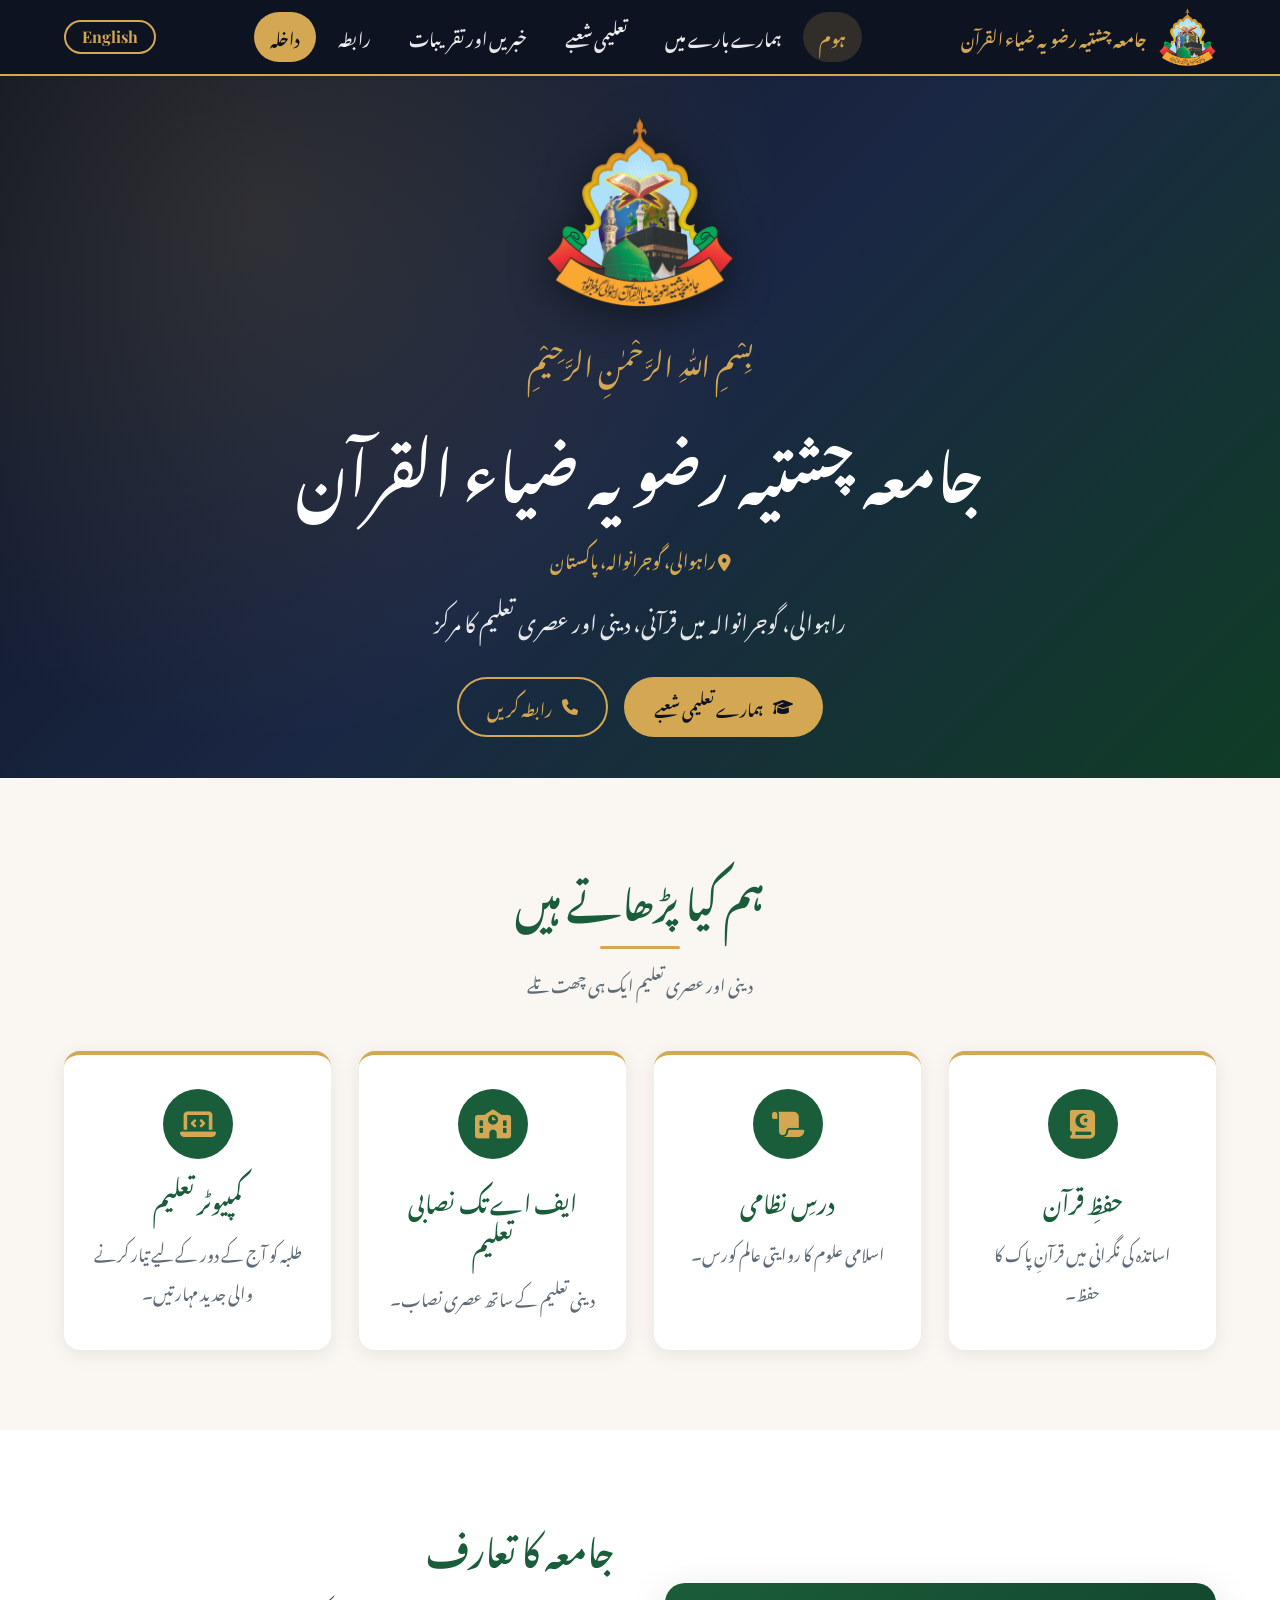
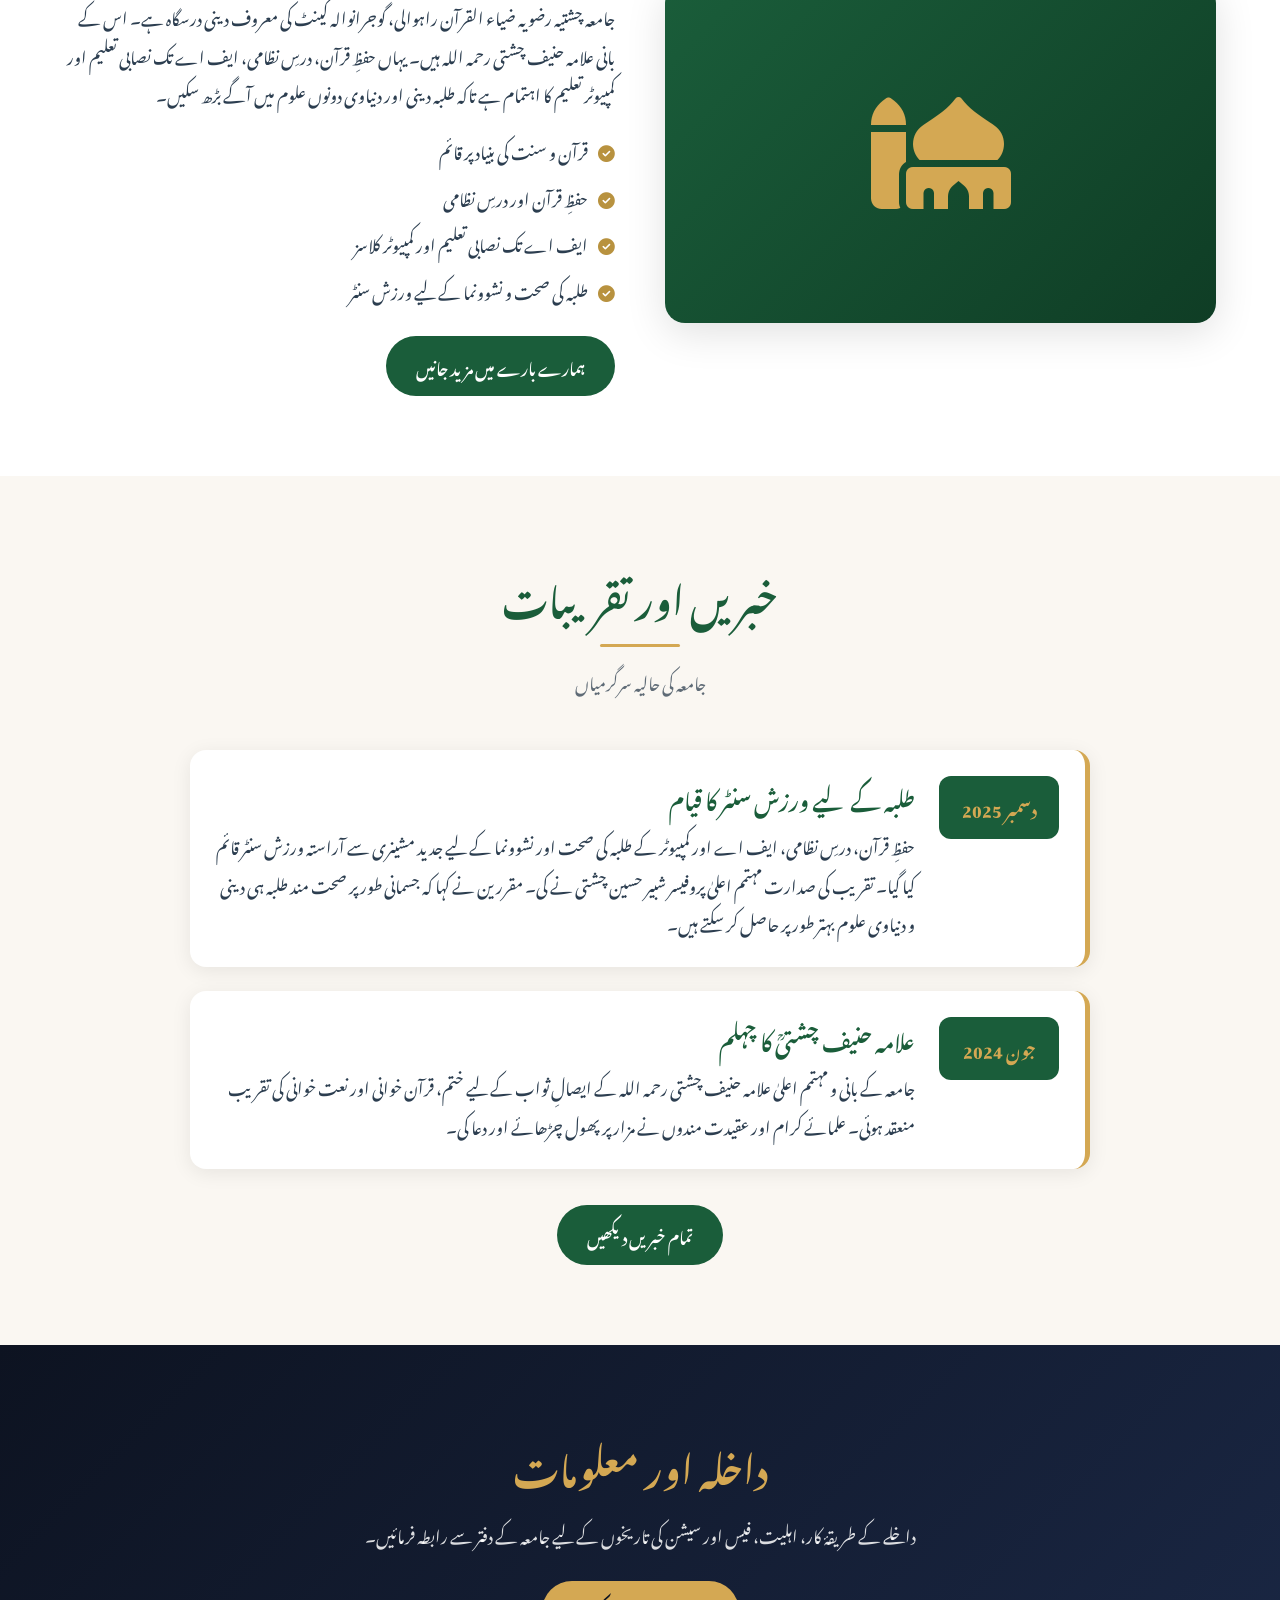
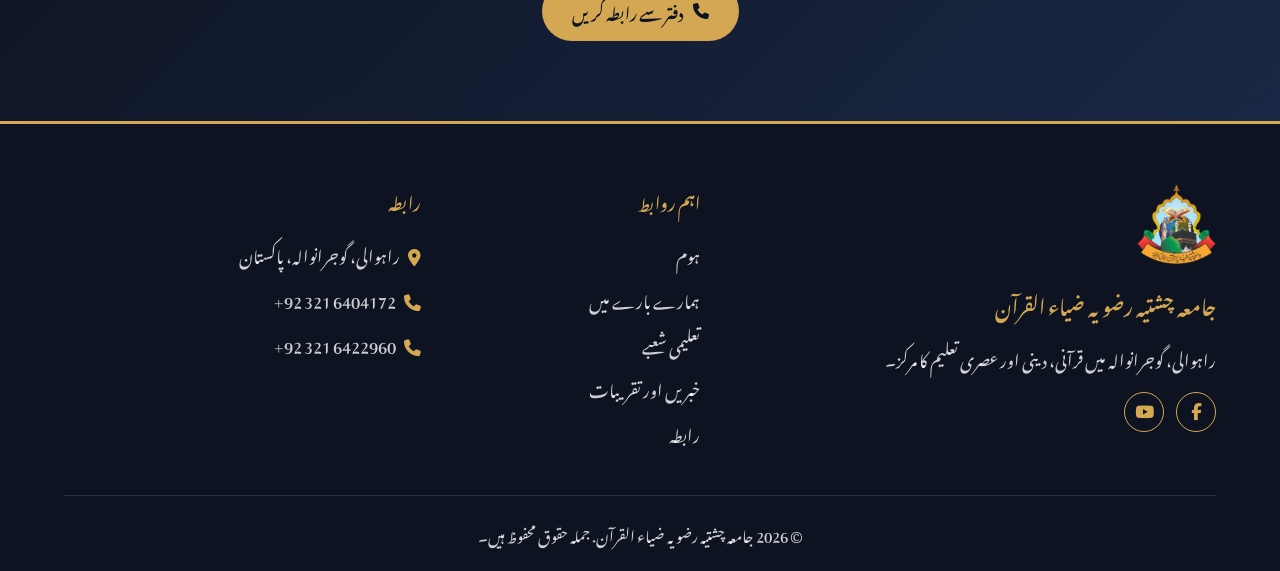
==== index.html @ 15cf0a5b "Build bilingual Urdu/English website for Jamia Chishtia Razvia Zia-ul-Quran Add home, about, program" ====
<!DOCTYPE html>
<html lang="ur" dir="rtl" class="js-pending">
<head>
  <meta charset="UTF-8">
  <meta name="viewport" content="width=device-width, initial-scale=1.0">
  <meta name="description" content="Jamia Chishtia Razvia Zia-ul-Quran, Rahwali, Gujranwala, Pakistan - Hifz-ul-Quran, Dars-e-Nizami, formal education up to F.A. and computer education.">
  <title>Jamia Chishtia Razvia Zia-ul-Quran | Rahwali, Gujranwala</title>
  <script>
    (function () {
      var l = localStorage.getItem('language'); if (l !== 'en') l = 'ur';
      document.documentElement.lang = l; document.documentElement.dir = l === 'ur' ? 'rtl' : 'ltr';
      setTimeout(function () { document.documentElement.classList.remove('js-pending'); }, 1500);
    })();
  </script>
  <link rel="preconnect" href="https://fonts.googleapis.com">
  <link rel="preconnect" href="https://fonts.gstatic.com" crossorigin>
  <link href="https://fonts.googleapis.com/css2?family=Cormorant+Garamond:wght@500;600;700&family=Noto+Nastaliq+Urdu:wght@400;600;700&family=Playfair+Display:wght@500;600;700&display=swap" rel="stylesheet">
  <link rel="stylesheet" href="https://cdnjs.cloudflare.com/ajax/libs/font-awesome/6.5.1/css/all.min.css">
  <link rel="stylesheet" href="css/styles.css">
  <link rel="icon" type="image/png" href="assets/images/jamia-logo.png">
</head>
<body data-page="home" data-title="titleHome">
  <div id="site-header"></div>

  <section class="hero">
    <div class="container">
      <img src="assets/images/jamia-logo.png" alt="Jamia Chishtia Razvia Zia-ul-Quran logo" class="hero-logo">
      <div class="bismillah">بِسْمِ اللّٰهِ الرَّحْمٰنِ الرَّحِيْمِ</div>
      <h1 data-translate="instName">Jamia Chishtia Razvia Zia-ul-Quran</h1>
      <div class="location"><i class="fas fa-location-dot"></i> <span data-translate="instLocation">Rahwali, Gujranwala, Pakistan</span></div>
      <p data-translate="heroSubtitle">A centre of Quranic, Islamic and contemporary education in Rahwali, Gujranwala</p>
      <div class="hero-buttons">
        <a href="programs.html" class="btn btn--gold"><i class="fas fa-graduation-cap"></i> <span data-translate="heroPrograms">Our Programs</span></a>
        <a href="contact.html" class="btn btn--outline"><i class="fas fa-phone"></i> <span data-translate="heroContact">Contact Us</span></a>
      </div>
    </div>
  </section>

  <section class="section">
    <div class="container">
      <div class="section-title">
        <h2 data-translate="whatWeTeach">What We Teach</h2>
        <p data-translate="whatWeTeachDesc">Religious and contemporary education under one roof</p>
      </div>
      <div class="card-grid">
        <a href="programs.html#hifz" class="card">
          <div class="icon"><i class="fas fa-book-quran"></i></div>
          <h3 data-translate="hifz">Hifz-ul-Quran</h3>
          <p data-translate="hifzDesc">Memorisation of the Holy Quran under the guidance of teachers.</p>
        </a>
        <a href="programs.html#dars-e-nizami" class="card">
          <div class="icon"><i class="fas fa-scroll"></i></div>
          <h3 data-translate="darsNizami">Dars-e-Nizami</h3>
          <p data-translate="darsNizamiDesc">The traditional Alim course in the Islamic sciences.</p>
        </a>
        <a href="programs.html#schooling" class="card">
          <div class="icon"><i class="fas fa-school"></i></div>
          <h3 data-translate="schooling">Formal Education up to F.A.</h3>
          <p data-translate="schoolingDesc">A contemporary curriculum alongside religious studies.</p>
        </a>
        <a href="programs.html#computer" class="card">
          <div class="icon"><i class="fas fa-laptop-code"></i></div>
          <h3 data-translate="computer">Computer Education</h3>
          <p data-translate="computerDesc">Modern skills to prepare students for today's world.</p>
        </a>
      </div>
    </div>
  </section>

  <section class="section section--alt">
    <div class="container split">
      <div class="split-visual"><i class="fas fa-mosque"></i></div>
      <div>
        <h2 data-translate="aboutPreviewTitle">About the Jamia</h2>
        <p data-translate="aboutPreviewText">Jamia Chishtia Razvia Zia-ul-Quran is a well-known religious institution in Rahwali, Gujranwala Cantt. Founded by Allama Hanif Chishti (may Allah have mercy on him), it brings together Quran memorisation, Dars-e-Nizami, formal schooling up to F.A. and computer education, so that students grow in both religious and worldly knowledge.</p>
        <ul class="check-list">
          <li><i class="fas fa-check-circle"></i><span data-translate="point1">Founded on the Quran and Sunnah</span></li>
          <li><i class="fas fa-check-circle"></i><span data-translate="point2">Quran memorisation and Dars-e-Nizami</span></li>
          <li><i class="fas fa-check-circle"></i><span data-translate="point3">Formal education up to F.A. and computer classes</span></li>
          <li><i class="fas fa-check-circle"></i><span data-translate="point4">Fitness centre for students' health and growth</span></li>
        </ul>
        <a href="about.html" class="btn btn--green" style="margin-top: 24px;"><span data-translate="learnMore">Learn More About Us</span></a>
      </div>
    </div>
  </section>

  <section class="section">
    <div class="container">
      <div class="section-title">
        <h2 data-translate="latestNews">News &amp; Events</h2>
        <p data-translate="latestNewsDesc">Recent happenings at the Jamia</p>
      </div>
      <div class="news-list">
        <article class="news-card">
          <div class="news-date" data-translate="news1Date">December 2025</div>
          <div>
            <h3 data-translate="news1Title">Fitness centre opened for students</h3>
            <p data-translate="news1Text"></p>
          </div>
        </article>
        <article class="news-card">
          <div class="news-date" data-translate="news2Date">June 2024</div>
          <div>
            <h3 data-translate="news2Title">Chehlum of Allama Hanif Chishti</h3>
            <p data-translate="news2Text"></p>
          </div>
        </article>
      </div>
      <p style="text-align: center; margin-top: 36px;">
        <a href="news.html" class="btn btn--green"><span data-translate="viewAllNews">View All News</span></a>
      </p>
    </div>
  </section>

  <section class="section section--dark cta">
    <div class="container">
      <h2 data-translate="ctaTitle">Admissions &amp; Enquiries</h2>
      <p data-translate="ctaText">For admission procedure, eligibility, fees and session dates, please contact the Jamia office.</p>
      <a href="contact.html" class="btn btn--gold"><i class="fas fa-phone"></i> <span data-translate="ctaButton">Contact the Office</span></a>
    </div>
  </section>

  <div id="site-footer"></div>

  <script src="js/translations.js"></script>
  <script src="js/main.js"></script>
</body>
</html>
---- css/styles.css ----
/* ===== Theme ===== */
:root {
  --gold: #d4a853;
  --gold-dark: #b8923f;
  --green: #1a5d3a;
  --green-dark: #0f3d25;
  --blue: #1a2744;
  --midnight: #0d1321;
  --cream: #faf7f2;
  --white: #ffffff;
  --text: #2c3e50;
  --text-light: #5f6b76;
  --shadow: 0 10px 40px rgba(0, 0, 0, 0.12);
  --shadow-soft: 0 4px 20px rgba(0, 0, 0, 0.08);
  --radius: 16px;
  --nav-h: 76px;
  --font-en: 'Cormorant Garamond', Georgia, serif;
  --font-en-head: 'Playfair Display', Georgia, serif;
  --font-ur: 'Noto Nastaliq Urdu', 'Jameel Noori Nastaleeq', serif;
}

*, *::before, *::after { margin: 0; padding: 0; box-sizing: border-box; }
html { scroll-behavior: smooth; }
html.js-pending body { opacity: 0; }

body {
  font-family: var(--font-en);
  font-size: 1.2rem;
  background: var(--cream);
  color: var(--text);
  line-height: 1.7;
  overflow-x: hidden;
  padding-top: var(--nav-h);
  transition: opacity 0.2s;
}

h1, h2, h3, h4 {
  font-family: var(--font-en-head);
  font-weight: 600;
  line-height: 1.3;
  color: var(--green);
}

a { color: inherit; text-decoration: none; transition: all 0.25s; }
img { max-width: 100%; height: auto; }
ul { list-style: none; }

/* Urdu uses Nastaliq, which needs taller line boxes */
html[lang="ur"] body { font-family: var(--font-ur); font-size: 1.05rem; line-height: 2.3; }
html[lang="ur"] h1, html[lang="ur"] h2, html[lang="ur"] h3, html[lang="ur"] h4,
html[lang="ur"] .btn, html[lang="ur"] .nav-menu a {
  font-family: var(--font-ur);
  line-height: 2;
}
html[lang="ur"] .lang-toggle { font-family: var(--font-en-head); line-height: 1.4; }
html[lang="en"] .lang-toggle { font-family: var(--font-ur); line-height: 2; padding-block: 0; }

.container { max-width: 1200px; margin-inline: auto; padding-inline: 24px; width: 100%; }
.section { padding: 80px 0; }
.section--alt { background: var(--white); }
.section--dark { background: linear-gradient(135deg, var(--midnight), var(--blue)); color: var(--white); }
.section--dark h2, .section--dark h3 { color: var(--gold); }

.section-title { text-align: center; margin-bottom: 50px; }
.section-title h2 { font-size: 2.4rem; display: inline-block; position: relative; padding-bottom: 14px; }
.section-title h2::after {
  content: ''; position: absolute; bottom: 0; inset-inline-start: 50%;
  width: 80px; height: 3px; background: var(--gold); border-radius: 2px;
  transform: translateX(-50%);
}
html[dir="rtl"] .section-title h2::after { transform: translateX(50%); }
.section-title p { color: var(--text-light); margin-top: 14px; }
.section--dark .section-title h2 { color: var(--gold); }
.section--dark .section-title p { color: rgba(255, 255, 255, 0.75); }

/* ===== Buttons ===== */
.btn {
  display: inline-flex; align-items: center; gap: 10px;
  padding: 12px 28px; border-radius: 50px; border: 2px solid transparent;
  font-family: var(--font-en-head); font-size: 1rem; font-weight: 600; cursor: pointer;
}
.btn--gold { background: var(--gold); color: var(--midnight); }
.btn--gold:hover { background: var(--gold-dark); transform: translateY(-2px); }
.btn--outline { border-color: var(--gold); color: var(--gold); }
.btn--outline:hover { background: var(--gold); color: var(--midnight); }
.btn--green { background: var(--green); color: var(--white); }
.btn--green:hover { background: var(--green-dark); transform: translateY(-2px); }

/* ===== Navbar ===== */
.navbar {
  position: fixed; top: 0; inset-inline: 0; height: var(--nav-h); z-index: 1000;
  background: var(--midnight); border-bottom: 2px solid var(--gold);
}
.nav-container { height: 100%; display: flex; align-items: center; justify-content: space-between; gap: 16px; }
.nav-brand { display: flex; align-items: center; gap: 12px; color: var(--gold); min-width: 0; }
.nav-logo { height: 58px; width: auto; flex-shrink: 0; }
.hero-logo { height: 190px; width: auto; margin-bottom: 14px; filter: drop-shadow(0 6px 20px rgba(0, 0, 0, 0.5)); }
.footer-logo { height: 80px; width: auto; margin-bottom: 12px; }
@media (max-width: 600px) { .hero-logo { height: 140px; } .nav-brand span { font-size: 0.95rem; } }
.nav-brand span { font-family: var(--font-en-head); font-weight: 700; font-size: 1.1rem; line-height: 1.3; }
html[lang="ur"] .nav-brand span { font-family: var(--font-ur); font-size: 1rem; line-height: 1.8; }

.nav-menu { display: flex; align-items: center; gap: 6px; }
.nav-menu a { display: block; padding: 8px 16px; border-radius: 30px; color: rgba(255, 255, 255, 0.9); font-weight: 600; }
.nav-menu a:hover, .nav-menu a.active { background: rgba(212, 168, 83, 0.18); color: var(--gold); }
.nav-menu a.nav-cta { background: var(--gold); color: var(--midnight); }
.nav-menu a.nav-cta:hover { background: var(--gold-dark); }

.nav-right { display: flex; align-items: center; gap: 12px; }
.lang-toggle {
  background: transparent; border: 2px solid var(--gold); color: var(--gold);
  padding: 4px 16px; border-radius: 30px; cursor: pointer; font-size: 1rem; font-weight: 700;
}
.lang-toggle:hover { background: var(--gold); color: var(--midnight); }
.nav-toggle { display: none; background: none; border: 0; color: var(--gold); font-size: 1.6rem; cursor: pointer; }

@media (max-width: 960px) {
  .nav-toggle { display: block; }
  .nav-menu {
    position: absolute; top: var(--nav-h); inset-inline: 0; flex-direction: column; align-items: stretch;
    background: var(--midnight); padding: 12px 24px 20px; gap: 4px;
    border-bottom: 2px solid var(--gold); display: none;
  }
  .nav-menu.open { display: flex; }
  .nav-menu a { text-align: start; border-radius: 10px; }
}

/* ===== Hero & page headers ===== */
.hero {
  min-height: 78vh; display: flex; align-items: center; text-align: center; color: var(--white);
  background:
    radial-gradient(circle at 20% 20%, rgba(212, 168, 83, 0.15), transparent 45%),
    linear-gradient(135deg, var(--midnight) 0%, var(--blue) 50%, var(--green-dark) 100%);
}
.hero .bismillah { font-family: var(--font-ur); color: var(--gold); font-size: 1.8rem; margin-bottom: 10px; line-height: 2.2; }
.hero h1 { color: var(--white); font-size: clamp(2.2rem, 5vw, 3.8rem); margin-bottom: 14px; }
.hero p { font-size: 1.35rem; max-width: 760px; margin: 0 auto 32px; color: rgba(255, 255, 255, 0.88); }
.hero .location { color: var(--gold); font-weight: 600; margin-bottom: 18px; }
.hero-buttons { display: flex; gap: 16px; justify-content: center; flex-wrap: wrap; }

.page-header {
  text-align: center; color: var(--white); padding: 70px 24px;
  background: linear-gradient(135deg, var(--midnight), var(--blue) 60%, var(--green-dark));
}
.page-header h1 { color: var(--gold); font-size: 2.8rem; }
.page-header p { color: rgba(255, 255, 255, 0.85); font-size: 1.25rem; margin-top: 8px; }

/* ===== Cards ===== */
.card-grid { display: grid; grid-template-columns: repeat(auto-fit, minmax(250px, 1fr)); gap: 28px; }
.card {
  background: var(--white); border-radius: var(--radius); padding: 34px 28px; text-align: center;
  box-shadow: var(--shadow-soft); border-top: 4px solid var(--gold);
}
.section--alt .card { background: var(--cream); }
.card:hover { transform: translateY(-6px); box-shadow: var(--shadow); }
.card .icon {
  width: 70px; height: 70px; margin: 0 auto 18px; border-radius: 50%;
  display: flex; align-items: center; justify-content: center;
  font-size: 1.8rem; background: var(--green); color: var(--gold);
}
.card h3 { font-size: 1.4rem; margin-bottom: 10px; }
.card p { color: var(--text-light); }

/* ===== Split layout ===== */
.split { display: grid; grid-template-columns: 1fr 1fr; gap: 50px; align-items: center; }
.split-visual {
  min-height: 340px; border-radius: 20px; display: flex; align-items: center; justify-content: center;
  font-size: 7rem; color: var(--gold); box-shadow: var(--shadow);
  background: linear-gradient(135deg, var(--green), var(--green-dark));
}
.split h2 { font-size: 2.2rem; margin-bottom: 16px; }
.split p { margin-bottom: 14px; }
.check-list li { padding-block: 4px; }
.check-list i { color: var(--gold-dark); margin-inline-end: 10px; }
@media (max-width: 800px) { .split { grid-template-columns: 1fr; gap: 30px; } }

/* ===== News ===== */
.news-list { display: grid; gap: 24px; max-width: 900px; margin-inline: auto; }
.news-card {
  display: flex; gap: 24px; background: var(--white); border-radius: var(--radius);
  padding: 26px; box-shadow: var(--shadow-soft); border-inline-start: 5px solid var(--gold);
}
.section--alt .news-card { background: var(--cream); }
.news-date {
  flex: 0 0 120px; text-align: center; background: var(--green); color: var(--gold);
  border-radius: 12px; padding: 12px 8px; font-weight: 700; align-self: flex-start;
}
.news-card h3 { font-size: 1.35rem; margin-bottom: 6px; }
.news-source { color: var(--text-light); font-size: 0.95rem; text-align: center; margin-top: 30px; }
@media (max-width: 600px) { .news-card { flex-direction: column; } .news-date { flex-basis: auto; } }

/* ===== Leadership ===== */
.person-card { max-width: 760px; margin: 0 auto 28px; display: flex; gap: 24px; align-items: center; text-align: start;
  background: var(--white); border-radius: var(--radius); padding: 28px; box-shadow: var(--shadow-soft); }
.person-card .avatar { flex: 0 0 84px; height: 84px; border-radius: 50%; background: var(--green); color: var(--gold);
  display: flex; align-items: center; justify-content: center; font-size: 2.2rem; }
.person-card h3 { font-size: 1.4rem; }
.person-card .role { color: var(--gold-dark); font-weight: 700; margin-bottom: 6px; }
@media (max-width: 600px) { .person-card { flex-direction: column; text-align: center; } }

/* ===== Contact ===== */
.contact-grid { display: grid; grid-template-columns: repeat(auto-fit, minmax(260px, 1fr)); gap: 24px; margin-bottom: 40px; }
.contact-item { display: flex; gap: 16px; align-items: flex-start; background: var(--white); padding: 24px;
  border-radius: var(--radius); box-shadow: var(--shadow-soft); }
.contact-item .icon { flex: 0 0 52px; height: 52px; border-radius: 50%; background: var(--green); color: var(--gold);
  display: flex; align-items: center; justify-content: center; font-size: 1.3rem; }
.contact-item h4 { font-size: 1.2rem; margin-bottom: 4px; }
.contact-item a:hover { color: var(--gold-dark); }
.map-frame { width: 100%; height: 400px; border: 0; border-radius: var(--radius); box-shadow: var(--shadow); }

/* ===== CTA ===== */
.cta { text-align: center; }
.cta h2 { font-size: 2.4rem; margin-bottom: 12px; }
.cta p { max-width: 700px; margin: 0 auto 28px; color: rgba(255, 255, 255, 0.85); }

/* ===== Footer ===== */
.footer { background: var(--midnight); color: rgba(255, 255, 255, 0.8); padding: 60px 0 0; border-top: 3px solid var(--gold); }
.footer-grid { display: grid; grid-template-columns: 2fr 1fr 1.5fr; gap: 40px; padding-bottom: 40px; }
.footer h3, .footer h4 { color: var(--gold); margin-bottom: 14px; }
.footer li { padding-block: 3px; }
.footer a:hover { color: var(--gold); }
.footer i { color: var(--gold); margin-inline-end: 8px; }
.footer-social { display: flex; gap: 12px; margin-top: 16px; }
.footer-social a { width: 40px; height: 40px; border-radius: 50%; border: 1px solid var(--gold);
  display: flex; align-items: center; justify-content: center; color: var(--gold); }
.footer-social a:hover { background: var(--gold); color: var(--midnight); }
.footer-social i { margin: 0; color: inherit; }
.footer-bottom { border-top: 1px solid rgba(255, 255, 255, 0.12); padding: 20px 0; text-align: center; font-size: 0.95rem; }
@media (max-width: 800px) { .footer-grid { grid-template-columns: 1fr; } }

@media (max-width: 600px) {
  .section { padding: 56px 0; }
  .section-title h2, .page-header h1, .cta h2 { font-size: 1.9rem; }
}
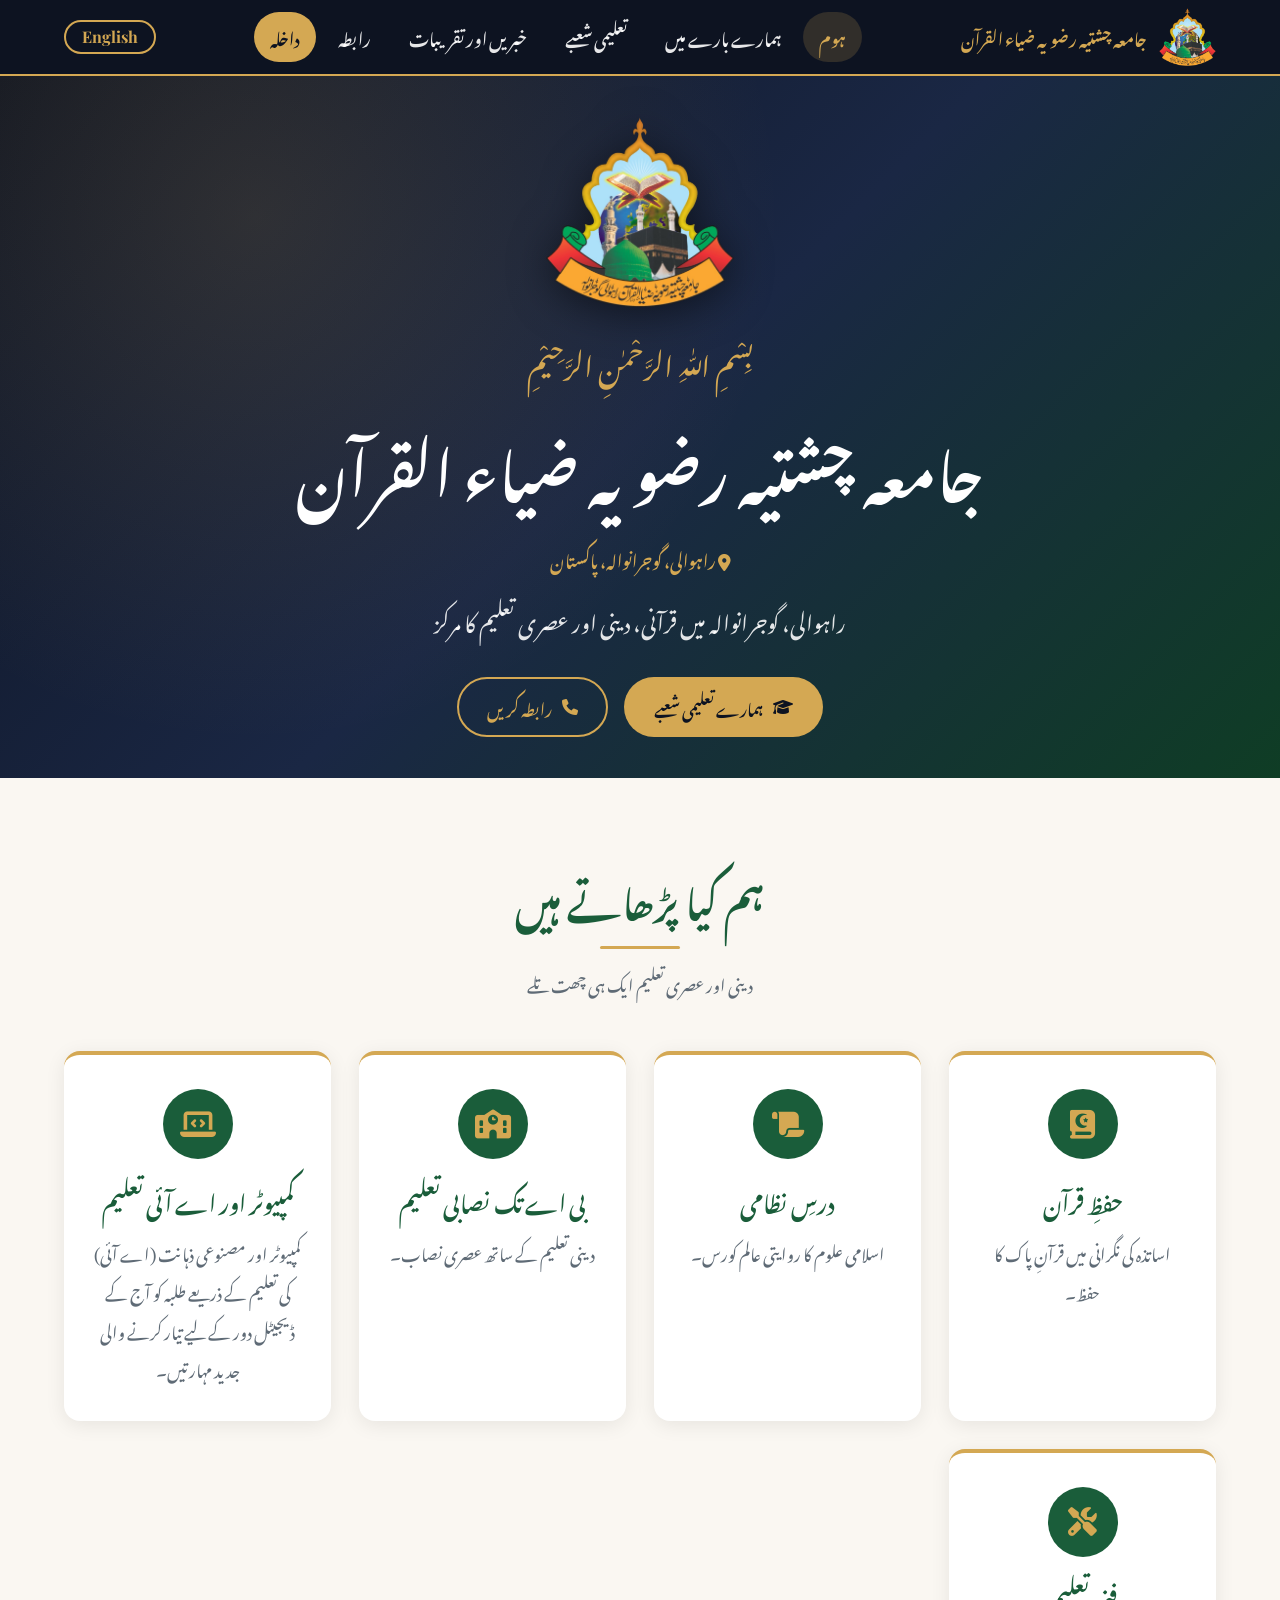
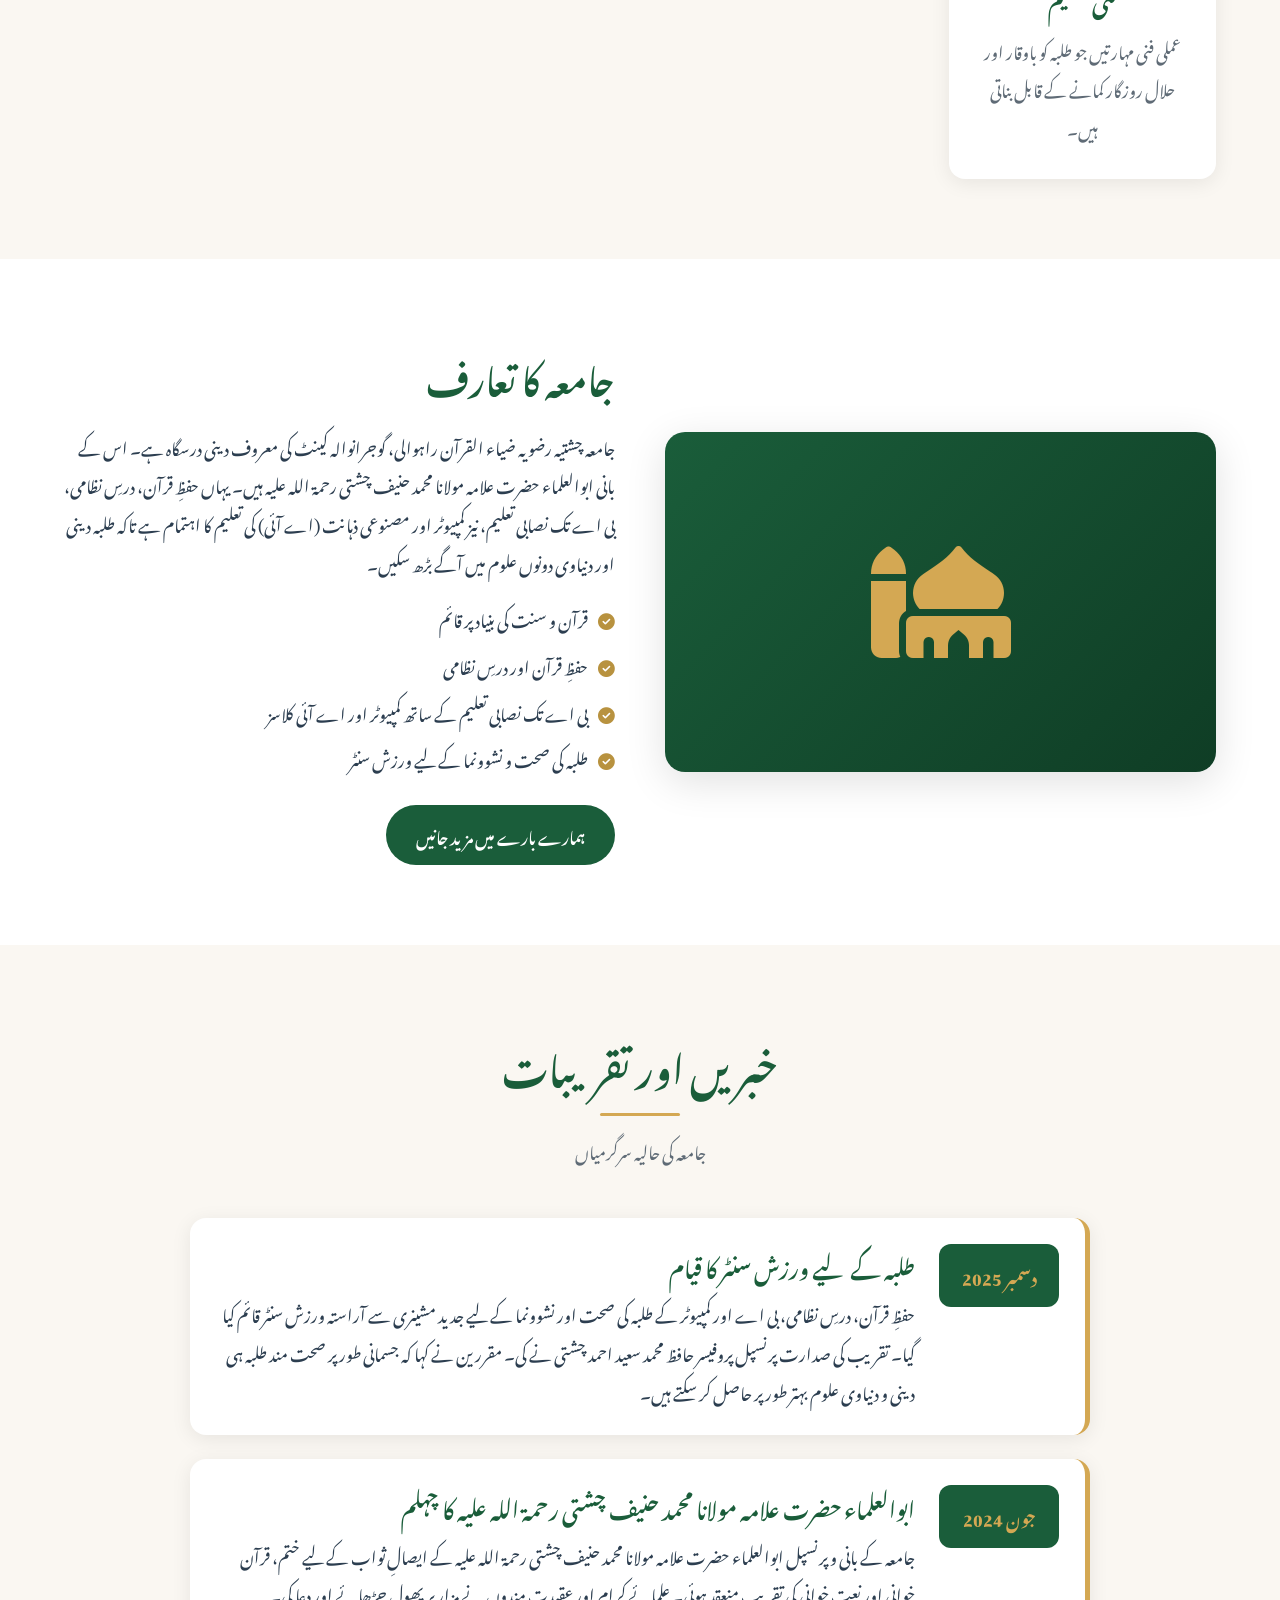
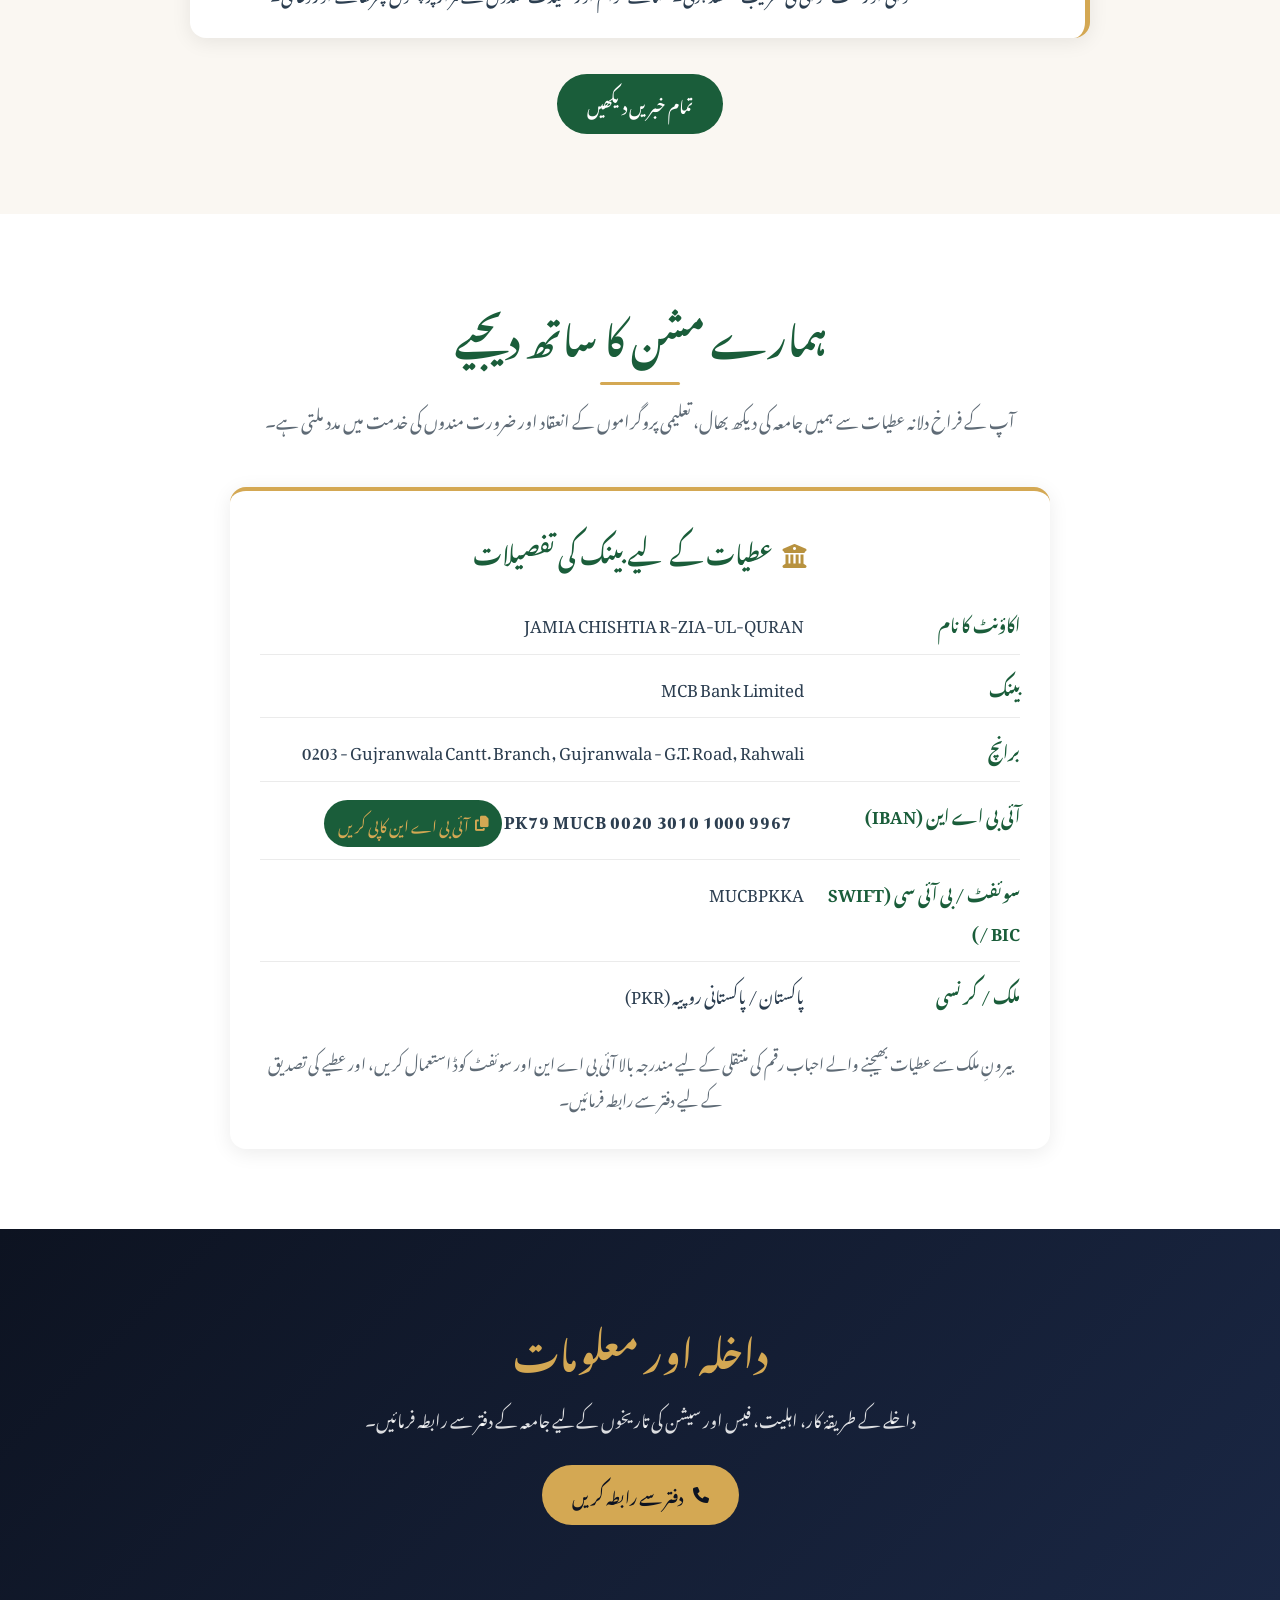
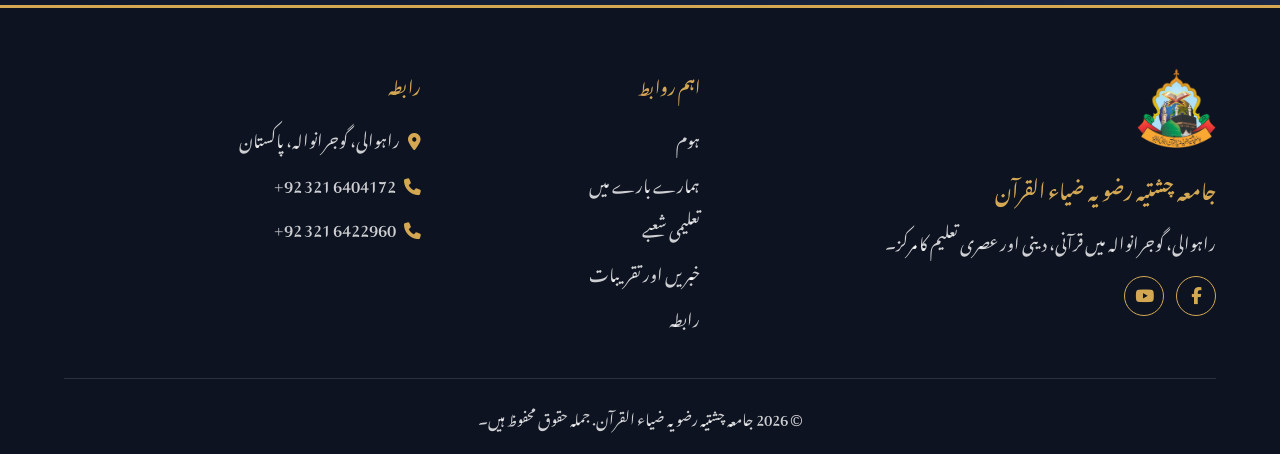
==== commit 6ccdb55d: "Update site content and add donation section - Use full honorific name for the founder and update le" ====
--- a/index.html
+++ b/index.html
@@ -3,7 +3,7 @@
 <head>
   <meta charset="UTF-8">
   <meta name="viewport" content="width=device-width, initial-scale=1.0">
-  <meta name="description" content="Jamia Chishtia Razvia Zia-ul-Quran, Rahwali, Gujranwala, Pakistan - Hifz-ul-Quran, Dars-e-Nizami, formal education up to F.A. and computer education.">
+  <meta name="description" content="Jamia Chishtia Razvia Zia-ul-Quran, Rahwali, Gujranwala, Pakistan - Hifz-ul-Quran, Dars-e-Nizami, formal education up to B.A., and computer and AI (Artificial Intelligence) education.">
   <title>Jamia Chishtia Razvia Zia-ul-Quran | Rahwali, Gujranwala</title>
   <script>
     (function () {
@@ -55,13 +55,18 @@
         </a>
         <a href="programs.html#schooling" class="card">
           <div class="icon"><i class="fas fa-school"></i></div>
-          <h3 data-translate="schooling">Formal Education up to F.A.</h3>
+          <h3 data-translate="schooling">Formal Education up to B.A.</h3>
           <p data-translate="schoolingDesc">A contemporary curriculum alongside religious studies.</p>
         </a>
         <a href="programs.html#computer" class="card">
           <div class="icon"><i class="fas fa-laptop-code"></i></div>
-          <h3 data-translate="computer">Computer Education</h3>
-          <p data-translate="computerDesc">Modern skills to prepare students for today's world.</p>
+          <h3 data-translate="computer">Computer &amp; AI Education</h3>
+          <p data-translate="computerDesc">Computer skills and Artificial Intelligence (AI) education to prepare students for today's digital world.</p>
+        </a>
+        <a href="programs.html#technical" class="card">
+          <div class="icon"><i class="fas fa-screwdriver-wrench"></i></div>
+          <h3 data-translate="technical">Technical Education</h3>
+          <p data-translate="technicalDesc">Hands-on vocational skills that help students earn an honest livelihood.</p>
         </a>
       </div>
     </div>
@@ -72,11 +77,11 @@
       <div class="split-visual"><i class="fas fa-mosque"></i></div>
       <div>
         <h2 data-translate="aboutPreviewTitle">About the Jamia</h2>
-        <p data-translate="aboutPreviewText">Jamia Chishtia Razvia Zia-ul-Quran is a well-known religious institution in Rahwali, Gujranwala Cantt. Founded by Allama Hanif Chishti (may Allah have mercy on him), it brings together Quran memorisation, Dars-e-Nizami, formal schooling up to F.A. and computer education, so that students grow in both religious and worldly knowledge.</p>
+        <p data-translate="aboutPreviewText">Jamia Chishtia Razvia Zia-ul-Quran is a well-known religious institution in Rahwali, Gujranwala Cantt. Founded by Abul Ulama Hazrat Allama Maulana Muhammad Hanif Chishti (Rehmatullah Alaih), it brings together Quran memorisation, Dars-e-Nizami, formal schooling up to B.A., and computer and Artificial Intelligence (AI) education, so that students grow in both religious and worldly knowledge.</p>
         <ul class="check-list">
           <li><i class="fas fa-check-circle"></i><span data-translate="point1">Founded on the Quran and Sunnah</span></li>
           <li><i class="fas fa-check-circle"></i><span data-translate="point2">Quran memorisation and Dars-e-Nizami</span></li>
-          <li><i class="fas fa-check-circle"></i><span data-translate="point3">Formal education up to F.A. and computer classes</span></li>
+          <li><i class="fas fa-check-circle"></i><span data-translate="point3">Formal education up to B.A. with computer and AI classes</span></li>
           <li><i class="fas fa-check-circle"></i><span data-translate="point4">Fitness centre for students' health and growth</span></li>
         </ul>
         <a href="about.html" class="btn btn--green" style="margin-top: 24px;"><span data-translate="learnMore">Learn More About Us</span></a>
@@ -101,7 +106,7 @@
         <article class="news-card">
           <div class="news-date" data-translate="news2Date">June 2024</div>
           <div>
-            <h3 data-translate="news2Title">Chehlum of Allama Hanif Chishti</h3>
+            <h3 data-translate="news2Title">Chehlum of Abul Ulama Hazrat Allama Maulana Muhammad Hanif Chishti (Rehmatullah Alaih)</h3>
             <p data-translate="news2Text"></p>
           </div>
         </article>
@@ -109,6 +114,48 @@
       <p style="text-align: center; margin-top: 36px;">
         <a href="news.html" class="btn btn--green"><span data-translate="viewAllNews">View All News</span></a>
       </p>
+    </div>
+  </section>
+
+  <section class="section section--alt" id="donate">
+    <div class="container">
+      <div class="section-title">
+        <h2 data-translate="donateTitle">Support Our Mission</h2>
+        <p data-translate="donateDesc">Your generous donations help us maintain the Jamia, run educational programs, and serve those in need.</p>
+      </div>
+      <div class="bank-card">
+        <h3><i class="fas fa-building-columns"></i> <span data-translate="bankDetailsTitle">Bank Details for Donations</span></h3>
+        <dl class="bank-list">
+          <div class="bank-row">
+            <dt data-translate="bankAccountTitle">Account Title</dt>
+            <dd><bdi dir="ltr">JAMIA CHISHTIA R-ZIA-UL-QURAN</bdi></dd>
+          </div>
+          <div class="bank-row">
+            <dt data-translate="bankName">Bank</dt>
+            <dd><bdi dir="ltr">MCB Bank Limited</bdi></dd>
+          </div>
+          <div class="bank-row">
+            <dt data-translate="bankBranch">Branch</dt>
+            <dd><bdi dir="ltr">0203 - Gujranwala Cantt. Branch, Gujranwala - G.T. Road, Rahwali</bdi></dd>
+          </div>
+          <div class="bank-row">
+            <dt data-translate="bankIban">IBAN</dt>
+            <dd>
+              <bdi dir="ltr" class="bank-iban">PK79 MUCB 0020 3010 1000 9967</bdi>
+              <button type="button" class="copy-btn" data-copy="PK79MUCB0020301010009967"><i class="fas fa-copy"></i> <span data-translate="copyIban">Copy IBAN</span></button>
+            </dd>
+          </div>
+          <div class="bank-row">
+            <dt data-translate="bankSwift">SWIFT / BIC</dt>
+            <dd><bdi dir="ltr">MUCBPKKA</bdi></dd>
+          </div>
+          <div class="bank-row">
+            <dt data-translate="bankCountry">Country / Currency</dt>
+            <dd data-translate="bankCountryValue">Pakistan / Pakistani Rupee (PKR)</dd>
+          </div>
+        </dl>
+        <p class="bank-note" data-translate="bankNote">International donors: please use the IBAN and SWIFT/BIC code above for transfers, and contact the office to confirm your donation.</p>
+      </div>
     </div>
   </section>
 
--- a/css/styles.css
+++ b/css/styles.css
@@ -208,6 +208,22 @@
 .contact-item a:hover { color: var(--gold-dark); }
 .map-frame { width: 100%; height: 400px; border: 0; border-radius: var(--radius); box-shadow: var(--shadow); }
 
+/* ===== Donations ===== */
+.bank-card { max-width: 820px; margin: 0 auto; background: var(--white); border-radius: var(--radius); padding: 34px 30px;
+  box-shadow: var(--shadow-soft); border-top: 4px solid var(--gold); }
+.bank-card h3 { font-size: 1.5rem; margin-bottom: 18px; text-align: center; }
+.bank-card h3 i { color: var(--gold-dark); margin-inline-end: 8px; }
+.bank-row { display: grid; grid-template-columns: 200px 1fr; gap: 16px; padding: 12px 0; border-bottom: 1px solid rgba(0, 0, 0, 0.08); }
+.bank-row:last-child { border-bottom: 0; }
+.bank-row dt { font-weight: 700; color: var(--green); }
+.bank-row dd { margin: 0; word-break: break-word; }
+.bank-iban { font-weight: 700; letter-spacing: 0.04em; margin-inline-end: 12px; }
+.copy-btn { display: inline-flex; align-items: center; gap: 6px; margin-top: 6px; padding: 6px 14px; border: 0; border-radius: 999px;
+  background: var(--green); color: var(--gold); font: inherit; font-size: 0.95rem; cursor: pointer; }
+.copy-btn:hover { background: var(--green-dark); }
+.bank-note { margin-top: 18px; color: var(--text-light); text-align: center; font-size: 0.98rem; }
+@media (max-width: 600px) { .bank-row { grid-template-columns: 1fr; gap: 4px; } }
+
 /* ===== CTA ===== */
 .cta { text-align: center; }
 .cta h2 { font-size: 2.4rem; margin-bottom: 12px; }
